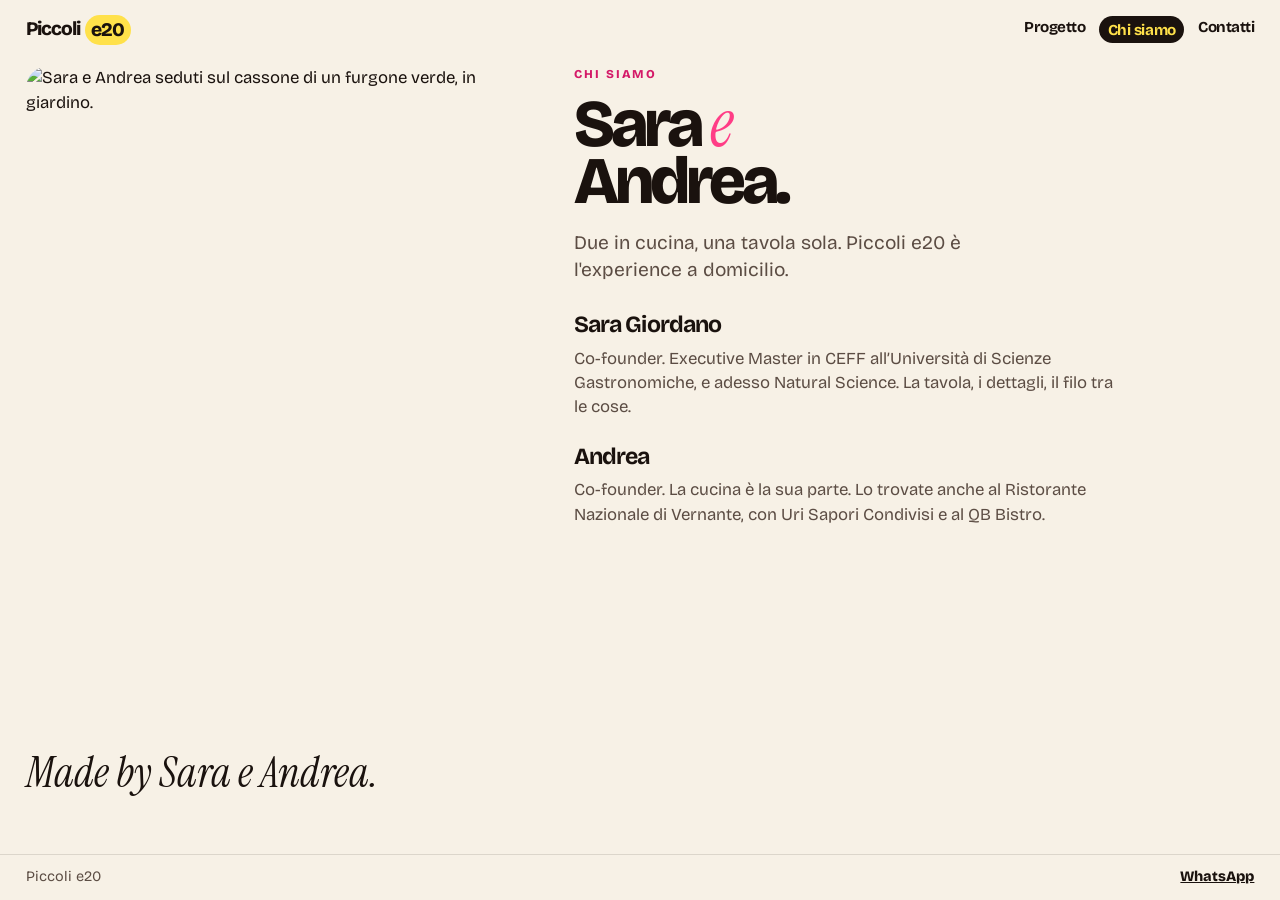
==== chi-siamo.html @ ae9e8630 "Add files via upload" ====
<!DOCTYPE html>
<html lang="it">
  <head>
    <meta charset="UTF-8" />
    <meta name="viewport" content="width=device-width, initial-scale=1" />
    <title>Chi siamo — Piccoli e20</title>
    <meta name="description" content="Sara Giordano e Andrea, co-founder di Piccoli e20. Chef a domicilio." />
    <meta name="theme-color" content="#f7f1e6" />
    <link rel="icon" href="data:image/svg+xml,%3Csvg xmlns='http://www.w3.org/2000/svg' viewBox='0 0 32 32'%3E%3Crect width='32' height='32' rx='7' fill='%231a120e'/%3E%3Ctext x='16' y='22' text-anchor='middle' font-size='13' font-family='Georgia' fill='%23ffe14a'%3Ee20%3C/text%3E%3C/svg%3E" />
    <link rel="preconnect" href="https://fonts.googleapis.com" />
    <link rel="preconnect" href="https://fonts.gstatic.com" crossorigin />
    <link href="https://fonts.googleapis.com/css2?family=Bricolage+Grotesque:opsz,wght@12..96,500;12..96,800&family=Instrument+Serif:ital@1&display=swap" rel="stylesheet" />
    <link rel="stylesheet" href="styles.css" />
  </head>
  <body>
    <a class="skip" href="#contenuto">Vai al contenuto</a>
    <header class="site-header">
      <a class="logo" href="index.html">Piccoli <span>e20</span></a>
      <nav class="nav" aria-label="Pagine">
        <a href="index.html">Progetto</a>
        <a href="chi-siamo.html" aria-current="page">Chi siamo</a>
        <a href="contatti.html">Contatti</a>
      </nav>
    </header>

    <main class="page people" id="contenuto">
      <div class="people-top">
        <figure class="people-photo">
          <img
            src="assets/festa.jpg"
            alt="Sara e Andrea seduti sul cassone di un furgone verde, in giardino."
            width="1600"
            height="2133"
          />
        </figure>
        <div class="people-copy">
          <p class="kicker">Chi siamo</p>
          <h1>Sara <em>e</em> Andrea.</h1>
          <p class="lead">Due in cucina, una tavola sola. Piccoli e20 è l'experience a domicilio.</p>
          <div class="duo">
            <article>
              <h2>Sara Giordano</h2>
              <p>
                Co-founder. Executive Master in CEFF all’Università di Scienze Gastronomiche,
                e adesso Natural Science. La tavola, i dettagli, il filo tra le cose.
              </p>
            </article>
            <article>
              <h2>Andrea</h2>
              <p>
                Co-founder. La cucina è la sua parte. Lo trovate anche al Ristorante Nazionale
                di Vernante, con Uri Sapori Condivisi e al QB Bistro.
              </p>
            </article>
          </div>
        </div>
      </div>
      <p class="sign">Made by Sara e Andrea.</p>
    </main>

    <footer class="site-footer">
      <p>Piccoli e20</p>
      <a data-wa href="https://wa.me/393407774806">WhatsApp</a>
    </footer>
    <script src="script.js"></script>
  </body>
</html>
---- styles.css ----
:root {
  --paper: #f7f1e6;
  --ink: #1a120e;
  --muted: #5c4d44;
  --pink: #ff3d86;
  --pink-deep: #d41a68;
  --yellow: #ffe14a;
  --green: #173326;
  --line: rgba(26, 18, 14, 0.12);
  color-scheme: light;
}

* { box-sizing: border-box; }
html { scroll-behavior: smooth; }
body {
  margin: 0;
  min-height: 100vh;
  background: var(--paper);
  color: var(--ink);
  font-family: "Bricolage Grotesque", "Avenir Next", "Segoe UI", sans-serif;
  font-size: 1.05rem;
  line-height: 1.45;
}
img { max-width: 100%; display: block; }
a { color: inherit; }
button, input, select, textarea { font: inherit; color: inherit; }
h1, h2, p { margin: 0; }
::selection { background: var(--yellow); color: var(--ink); }

.skip {
  position: absolute;
  left: 1rem;
  top: -4rem;
  background: var(--ink);
  color: var(--paper);
  padding: 0.55rem 0.75rem;
  z-index: 5;
}
.skip:focus { top: 0.6rem; }

.site-header {
  display: flex;
  align-items: center;
  justify-content: space-between;
  gap: 1rem;
  padding: 0.95rem 1.15rem;
  position: sticky;
  top: 0;
  z-index: 5;
  background: var(--paper);
}
.logo {
  text-decoration: none;
  font-weight: 800;
  letter-spacing: -0.05em;
  font-size: 1.2rem;
  white-space: nowrap;
}
.logo span {
  display: inline-block;
  margin-left: 0.15rem;
  padding: 0.02rem 0.38rem 0.08rem;
  background: var(--yellow);
  border-radius: 999px;
}
.nav {
  display: flex;
  flex-wrap: wrap;
  justify-content: flex-end;
  gap: 0.35rem 0.85rem;
}
@media (max-width: 640px) {
  .site-header { gap: 0.5rem; padding-inline: 0.85rem; }
  .logo { font-size: 1.05rem; }
  .nav { flex-wrap: nowrap; gap: 0.15rem 0.4rem; }
  .nav a { font-size: 0.84rem; }
}
.nav a {
  text-decoration: none;
  font-weight: 700;
  letter-spacing: -0.03em;
  font-size: 0.95rem;
}
.nav a[aria-current="page"] {
  background: var(--ink);
  color: var(--yellow);
  border-radius: 999px;
  padding: 0.15rem 0.55rem;
}
a:focus-visible, button:focus-visible, input:focus-visible, select:focus-visible, textarea:focus-visible {
  outline: 2px solid var(--pink);
  outline-offset: 3px;
}

.page {
  padding: 0.4rem 1.15rem 1.4rem;
}
.kicker {
  font-size: 0.75rem;
  font-weight: 800;
  letter-spacing: 0.16em;
  text-transform: uppercase;
  color: var(--pink-deep);
  margin-bottom: 0.7rem;
}
h1 {
  font-weight: 800;
  letter-spacing: -0.06em;
  line-height: 0.86;
  font-size: clamp(3.4rem, 12vw, 8.4rem);
  max-width: 11ch;
}
.home h1 {
  max-width: none;
  width: 100%;
  font-size: clamp(2.65rem, 9.2vw, 4.4rem);
  line-height: 0.88;
  letter-spacing: -0.065em;
  text-wrap: balance;
}
.home h1 br { display: none; }
h1 em {
  font-family: "Instrument Serif", Georgia, serif;
  font-style: italic;
  font-weight: 400;
  color: var(--pink);
}
.lead {
  margin-top: 1.15rem;
  max-width: 28rem;
  font-size: 1.2rem;
  color: var(--muted);
}
.story {
  margin-top: 1.35rem;
  display: grid;
  gap: 0.85rem;
  max-width: 40rem;
}
.story p {
  margin: 0;
  font-size: 1.18rem;
  color: var(--ink);
}
.story .lead {
  margin-top: 0;
  max-width: none;
  font-size: clamp(1.35rem, 2vw, 1.7rem);
  line-height: 1.35;
  color: var(--ink);
  font-weight: 500;
}
.story .punch {
  margin: 0;
  font-size: clamp(1.7rem, 3vw, 2.45rem);
  font-weight: 800;
  letter-spacing: -0.045em;
  line-height: 1.05;
  color: var(--ink);
}
.story .punch em {
  font-family: "Instrument Serif", Georgia, serif;
  font-style: italic;
  font-weight: 400;
  color: var(--pink);
}
.who {
  display: inline-block;
  padding: 0.02em 0.42em 0.08em;
  background: var(--yellow);
  border-radius: 999px;
  color: var(--ink);
  font-weight: 800;
  letter-spacing: -0.04em;
  line-height: 1.15;
}
.nope {
  position: relative;
  display: inline-block;
  color: var(--pink-deep);
  font-weight: 800;
  letter-spacing: -0.03em;
}
.nope::after {
  content: "";
  position: absolute;
  left: -0.08em;
  right: -0.08em;
  top: 54%;
  height: 0.13em;
  border-radius: 999px;
  background: var(--pink);
  transform: rotate(-7deg);
}
.story em {
  font-family: "Instrument Serif", Georgia, serif;
  font-style: italic;
  font-weight: 400;
  font-size: 1.18em;
  color: var(--pink);
  letter-spacing: 0;
}

.collab {
  margin-top: 2.4rem;
  padding: 1.4rem 1.15rem 1.5rem;
  border-radius: 1.6rem;
  background:
    radial-gradient(circle at 0% 0%, #fff6b0 0, transparent 42%),
    linear-gradient(145deg, #ffe56a 0%, #ffd0e4 55%, #ff5fa0 100%);
  color: #3a1022;
}
.collab .kicker { color: #9d184c; }
.collab h2 {
  font-size: clamp(2.7rem, 6.4vw, 5.1rem);
  line-height: 0.84;
  letter-spacing: -0.065em;
  font-weight: 800;
}
.collab h2 span {
  display: block;
}
.collab h2 .x {
  font-family: "Instrument Serif", Georgia, serif;
  font-style: italic;
  font-weight: 400;
  font-size: 0.55em;
  letter-spacing: 0;
}
.collab p {
  margin-top: 0.9rem;
  max-width: 22rem;
  font-size: 1.15rem;
}
.collab a {
  display: inline-block;
  margin-top: 1rem;
  font-weight: 800;
  letter-spacing: -0.03em;
  text-decoration: none;
  border-bottom: 2px solid currentColor;
}
.paths {
  display: grid;
  gap: 0.75rem;
  margin-top: 1.15rem;
}
.paths article {
  background: rgba(255, 250, 243, 0.86);
  color: var(--ink);
  border-radius: 1.15rem;
  padding: 0.95rem 1rem 1.05rem;
}
.paths .tag {
  margin: 0;
  font-size: 0.72rem;
  font-weight: 800;
  letter-spacing: 0.14em;
  text-transform: uppercase;
  color: var(--pink-deep);
}
.paths h3 {
  margin: 0.2rem 0 0.35rem;
  font-size: clamp(1.45rem, 2vw, 1.85rem);
  letter-spacing: -0.045em;
  line-height: 1;
}
.paths article p:last-child {
  margin: 0;
  max-width: none;
  font-size: 1.02rem;
  color: var(--muted);
}
.paths article h3 {
  display: inline-block;
}
.paths article:first-child h3 {
  background: var(--yellow);
  border-radius: 999px;
  padding: 0.12em 0.45em 0.16em;
}
.paths article:last-child h3 {
  border: 2px solid var(--ink);
  border-radius: 999px;
  padding: 0.08em 0.42em 0.1em;
}
.collab-layout { display: grid; gap: 0.4rem; }

.btn {
  display: inline-flex;
  align-items: center;
  justify-content: center;
  min-height: 2.9rem;
  margin-top: 1.4rem;
  padding: 0.65rem 1.15rem;
  border: 0;
  border-radius: 999px;
  background: var(--pink);
  color: #fff8f6;
  text-decoration: none;
  font-weight: 800;
  letter-spacing: -0.03em;
  cursor: pointer;
}
.btn:hover { background: var(--pink-deep); }
.btn-block { width: 100%; margin-top: 0.3rem; }

.people h1 {
  max-width: 8ch;
  font-size: clamp(3.1rem, 5.2vw, 5.1rem);
}
.people .lead { max-width: 28rem; }
.people-photo {
  margin: 1.3rem 0 0;
}
.people-photo img {
  width: 100%;
  height: min(68vh, 640px);
  object-fit: cover;
  object-position: center 18%;
  border-radius: 1.4rem 1.4rem 4.8rem 1.4rem;
}
.duo {
  display: grid;
  gap: 1.15rem;
  margin-top: 1.35rem;
}
.duo article h2 {
  font-size: 1.45rem;
  letter-spacing: -0.04em;
  margin-bottom: 0.3rem;
}
.duo p { color: var(--muted); max-width: 34rem; }
.sign {
  margin-top: 1.8rem;
  font-family: "Instrument Serif", Georgia, serif;
  font-style: italic;
  font-size: clamp(1.8rem, 4vw, 2.6rem);
}

body:has(.contact-page) {
  min-height: 100dvh;
  display: flex;
  flex-direction: column;
}
.contact-page {
  flex: 1;
  display: flex;
  flex-direction: column;
  justify-content: safe center;
  padding-top: 0.35rem;
  padding-bottom: 0.35rem;
}
.contact {
  margin-top: 0;
  padding: 1.5rem 1.15rem 2rem;
  border-radius: 1.7rem;
  background: var(--green);
  color: #f6f1e7;
}
.contact .kicker { color: var(--yellow); }
.contact h1 {
  color: #fffaf3;
  font-size: clamp(2.8rem, 9vw, 5.6rem);
  max-width: 12ch;
}
.contact .lead { color: rgba(246, 241, 231, 0.78); }
.contact-meta {
  list-style: none;
  padding: 0;
  margin: 1.3rem 0 0;
  display: grid;
  gap: 0.85rem;
}
.contact-meta li { display: grid; gap: 0.12rem; }
.contact-meta span {
  font-size: 0.72rem;
  font-weight: 800;
  letter-spacing: 0.14em;
  text-transform: uppercase;
  color: var(--yellow);
}
.contact-meta a { font-weight: 800; }

.card {
  margin-top: 1.4rem;
  background: var(--paper);
  color: var(--ink);
  border-radius: 1.3rem;
  padding: 1rem;
  display: grid;
  gap: 0.75rem;
}
.card label {
  display: grid;
  gap: 0.35rem;
  font-size: 0.78rem;
  font-weight: 800;
  letter-spacing: 0.06em;
  text-transform: uppercase;
}
.card input, .card select, .card textarea {
  width: 100%;
  border: 1px solid var(--line);
  background: #fffaf3;
  border-radius: 0.8rem;
  padding: 0.75rem 0.8rem;
  font-size: 1rem;
  font-weight: 500;
  letter-spacing: 0;
  text-transform: none;
}
.card textarea { resize: vertical; }
.pair { display: grid; gap: 0.75rem; }
.form-note { margin: 0; color: var(--muted); font-size: 0.88rem; }

.site-footer {
  position: fixed;
  left: 0;
  right: 0;
  bottom: 0;
  z-index: 6;
  display: flex;
  justify-content: space-between;
  align-items: center;
  gap: 1rem;
  padding: 0.75rem 1.15rem calc(0.75rem + env(safe-area-inset-bottom));
  background: var(--paper);
  border-top: 1px solid var(--line);
  color: var(--muted);
  font-size: 0.9rem;
}
.site-footer a { font-weight: 800; color: var(--ink); }
body { padding-bottom: 3.6rem; }

@media (min-width: 720px) {
  .page { padding-inline: 1.6rem; }
  .site-header, .site-footer, .contact { padding-inline: 1.6rem; }
  .pair { grid-template-columns: 1fr 1fr; }
  .people .duo { grid-template-columns: 1fr; }
  .people-top {
    display: grid;
    grid-template-columns: 0.86fr 1.14fr;
    gap: 2.2rem;
    align-items: start;
  }
  .people-photo { margin: 0; }
  .people-photo img {
    width: 100%;
    height: min(72vh, 680px);
    object-fit: cover;
    object-position: center 18%;
  }
  .people .duo { margin-top: 1.5rem; gap: 1.25rem; }
  .collab { padding: 2rem 1.8rem 2.1rem; }
  .paths { grid-template-columns: 1fr 1fr; gap: 0.9rem; }
  .contact {
    display: grid;
    grid-template-columns: 0.85fr 1.15fr;
    gap: 2rem;
    align-items: start;
    border-radius: 1.8rem;
    margin: 0 1.6rem;
    padding: 2rem 1.6rem;
  }
  .card { margin-top: 0; }
}

@media (min-width: 1040px) {
  .home h1 {
    font-size: calc((100vw - 3.6rem) / 15.6);
    text-wrap: wrap;
  }
  .home h1 br { display: inline; }
  .collab-layout {
    grid-template-columns: 1.05fr 0.95fr;
    gap: 1.4rem 2rem;
    align-items: center;
  }
  .collab h2 { font-size: clamp(2.5rem, 4vw, 4.15rem); }
  .collab .paths {
    grid-template-columns: 1fr;
    margin-top: 0;
  }
  .story {
    max-width: none;
    grid-template-columns: 1.15fr 0.85fr;
    gap: 0.85rem 2.4rem;
    align-items: start;
  }
  .story .lead,
  .story .punch { grid-column: 1 / -1; }
  .story .lead { max-width: 52rem; }
}

@media (prefers-reduced-motion: reduce) {
  html { scroll-behavior: auto; }
}
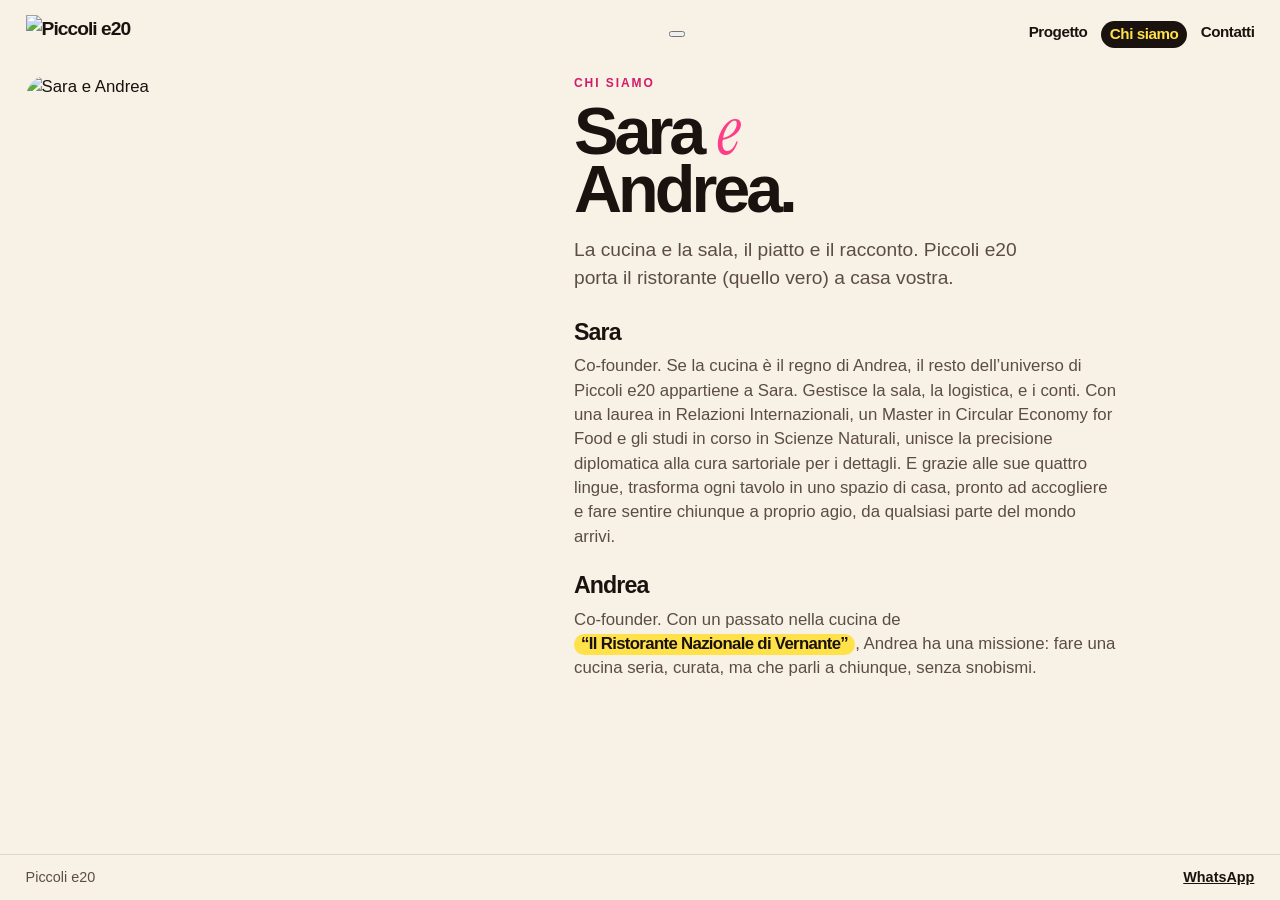
==== commit bc521083: "Update chi-siamo.html" ====
--- a/chi-siamo.html
+++ b/chi-siamo.html
@@ -5,18 +5,21 @@
     <meta name="viewport" content="width=device-width, initial-scale=1" />
     <title>Chi siamo — Piccoli e20</title>
     <meta name="description" content="Sara Giordano e Andrea, co-founder di Piccoli e20. Chef a domicilio." />
-    <meta name="theme-color" content="#f7f1e6" />
-    <link rel="icon" href="data:image/svg+xml,%3Csvg xmlns='http://www.w3.org/2000/svg' viewBox='0 0 32 32'%3E%3Crect width='32' height='32' rx='7' fill='%231a120e'/%3E%3Ctext x='16' y='22' text-anchor='middle' font-size='13' font-family='Georgia' fill='%23ffe14a'%3Ee20%3C/text%3E%3C/svg%3E" />
+    <meta name="theme-color" content="#eadbc8" />
+    <link rel="icon" href="data:image/svg+xml,%3Csvg xmlns='http://www.w3.org/2000/svg' viewBox='0 0 32 32'%3E%3Crect width='32' height='32' rx='7' fill='%236E473B'/%3E%3Ctext x='16' y='22' text-anchor='middle' font-size='13' font-family='Georgia' fill='%23C8372D'%3Ee20%3C/text%3E%3C/svg%3E" />
     <link rel="preconnect" href="https://fonts.googleapis.com" />
     <link rel="preconnect" href="https://fonts.gstatic.com" crossorigin />
-    <link href="https://fonts.googleapis.com/css2?family=Bricolage+Grotesque:opsz,wght@12..96,500;12..96,800&family=Instrument+Serif:ital@1&display=swap" rel="stylesheet" />
+    <link href="https://fonts.googleapis.com/css2?family=Instrument+Serif:ital@1&family=Poppins:wght@400;500;700;900&display=swap" rel="stylesheet" />
     <link rel="stylesheet" href="styles.css" />
   </head>
   <body>
     <a class="skip" href="#contenuto">Vai al contenuto</a>
     <header class="site-header">
-      <a class="logo" href="index.html">Piccoli <span>e20</span></a>
-      <nav class="nav" aria-label="Pagine">
+      <a class="logo" href="index.html"><img src="assets/logo.png" alt="Piccoli e20" width="300" height="38" /></a>
+      <button class="nav-toggle" type="button" aria-expanded="false" aria-controls="menu-pagine" aria-label="Apri il menu">
+        <span class="nav-toggle-icon" aria-hidden="true"></span>
+      </button>
+      <nav class="nav" id="menu-pagine" aria-label="Pagine">
         <a href="index.html">Progetto</a>
         <a href="chi-siamo.html" aria-current="page">Chi siamo</a>
         <a href="contatti.html">Contatti</a>
@@ -27,35 +30,37 @@
       <div class="people-top">
         <figure class="people-photo">
           <img
-            src="assets/festa.jpg"
-            alt="Sara e Andrea seduti sul cassone di un furgone verde, in giardino."
-            width="1600"
-            height="2133"
+            src="assets/PHOTO-2026-07-15-19-28-56.JPG"
+            alt="Sara e Andrea"
+            width="843"
+            height="1264"
           />
         </figure>
         <div class="people-copy">
           <p class="kicker">Chi siamo</p>
           <h1>Sara <em>e</em> Andrea.</h1>
-          <p class="lead">Due in cucina, una tavola sola. Piccoli e20 è l'experience a domicilio.</p>
+          <p class="lead">La cucina e la sala, il piatto e il racconto. Piccoli e20 porta il ristorante (quello vero) a casa vostra.</p>
           <div class="duo">
             <article>
-              <h2>Sara Giordano</h2>
+              <h2>Sara</h2>
               <p>
-                Co-founder. Executive Master in CEFF all’Università di Scienze Gastronomiche,
-                e adesso Natural Science. La tavola, i dettagli, il filo tra le cose.
+                Co-founder. Se la cucina è il regno di Andrea, il resto dell’universo di Piccoli e20 appartiene a Sara. Gestisce
+                la sala, la logistica, e i conti. Con una laurea in Relazioni Internazionali, un Master in Circular Economy for
+                Food e gli studi in corso in Scienze Naturali, unisce la precisione diplomatica alla cura sartoriale per i dettagli.
+                E grazie alle sue quattro lingue, trasforma ogni tavolo in uno spazio di casa, pronto ad accogliere e fare sentire
+                chiunque a proprio agio, da qualsiasi parte del mondo arrivi.
               </p>
             </article>
             <article>
               <h2>Andrea</h2>
               <p>
-                Co-founder. La cucina è la sua parte. Lo trovate anche al Ristorante Nazionale
-                di Vernante, con Uri Sapori Condivisi e al QB Bistro.
+                Co-founder. Con un passato nella cucina de <span class="who">“Il Ristorante Nazionale di Vernante”</span>,
+                Andrea ha una missione: fare una cucina seria, curata, ma che parli a chiunque, senza snobismi.
               </p>
             </article>
           </div>
         </div>
       </div>
-      <p class="sign">Made by Sara e Andrea.</p>
     </main>
 
     <footer class="site-footer">
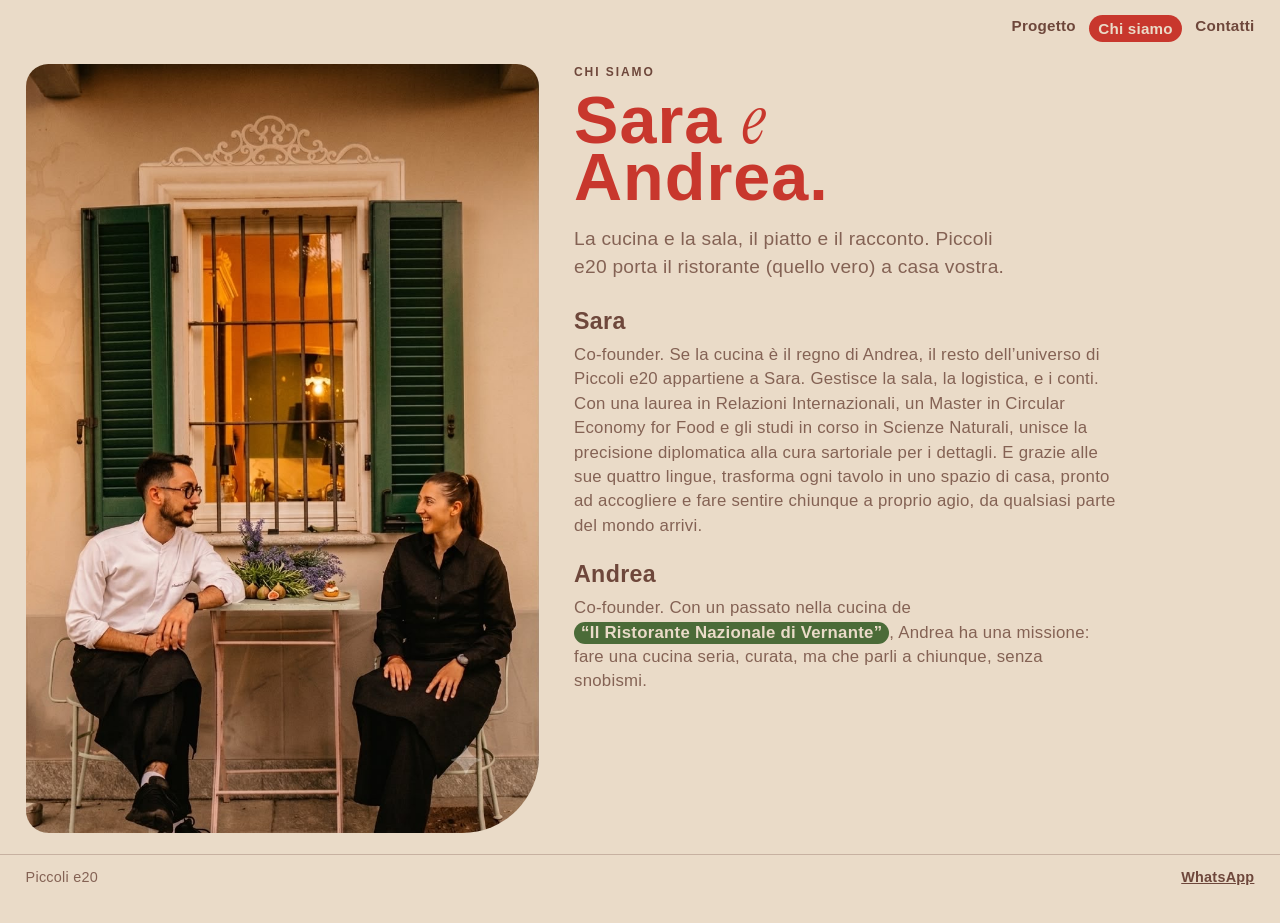
==== commit 44de1013: "Update chi-siamo.html" ====
--- a/chi-siamo.html
+++ b/chi-siamo.html
@@ -15,7 +15,7 @@
   <body>
     <a class="skip" href="#contenuto">Vai al contenuto</a>
     <header class="site-header">
-      <a class="logo" href="index.html"><img src="assets/logo.png" alt="Piccoli e20" width="300" height="38" /></a>
+      <a class="logo" href="index.html" aria-label="Piccoli e20"></a>
       <button class="nav-toggle" type="button" aria-expanded="false" aria-controls="menu-pagine" aria-label="Apri il menu">
         <span class="nav-toggle-icon" aria-hidden="true"></span>
       </button>
--- a/styles.css
+++ b/styles.css
@@ -1,12 +1,29 @@
+/*
+  Palette precedente (palette 6), per tornare indietro:
+  --rosa: #febbdf; --giallo: #fff4be; --burgundi: #44000f; --arancio: #fe5a37;
+  --paper: #fff6eb; --ink: burgundi; --bordeaux: burgundi;
+  Pannelli scuri: burgundi. Titoli su scuro: arancio. Resto su scuro: rosa.
+  Bottoni e nav attiva: arancio con testo burgundi.
+*/
 :root {
-  --paper: #f7f1e6;
-  --ink: #1a120e;
-  --muted: #5c4d44;
-  --pink: #ff3d86;
-  --pink-deep: #d41a68;
-  --yellow: #ffe14a;
-  --green: #173326;
-  --line: rgba(26, 18, 14, 0.12);
+  --rosso: #c8372d;
+  --verde: #4b6b38;
+  --rosa: #e2a3a8;
+  --beige: #eadbc8;
+  --marrone: #6e473b;
+  --grigio: #8c959a;
+  --giallo: var(--beige);
+  --arancio: var(--rosso);
+  --burgundi: var(--marrone);
+  --bordeaux: var(--marrone);
+  --paper: var(--beige);
+  --ink: var(--marrone);
+  --muted: color-mix(in srgb, var(--marrone) 82%, var(--beige));
+  --pink: var(--marrone);
+  --pink-deep: var(--marrone);
+  --yellow: var(--beige);
+  --green: var(--verde);
+  --line: rgba(110, 71, 59, 0.28);
   color-scheme: light;
 }
 
@@ -17,15 +34,17 @@
   min-height: 100vh;
   background: var(--paper);
   color: var(--ink);
-  font-family: "Bricolage Grotesque", "Avenir Next", "Segoe UI", sans-serif;
+  font-family: Poppins, "Avenir Next", "Segoe UI", sans-serif;
+  font-weight: 400;
   font-size: 1.05rem;
   line-height: 1.45;
+  letter-spacing: 0.015em;
 }
 img { max-width: 100%; display: block; }
 a { color: inherit; }
 button, input, select, textarea { font: inherit; color: inherit; }
 h1, h2, p { margin: 0; }
-::selection { background: var(--yellow); color: var(--ink); }
+::selection { background: var(--rosa); color: var(--marrone); }
 
 .skip {
   position: absolute;
@@ -50,62 +69,100 @@
   background: var(--paper);
 }
 .logo {
+  display: flex;
+  align-items: center;
   text-decoration: none;
-  font-weight: 800;
-  letter-spacing: -0.05em;
-  font-size: 1.2rem;
-  white-space: nowrap;
-}
-.logo span {
-  display: inline-block;
-  margin-left: 0.15rem;
-  padding: 0.02rem 0.38rem 0.08rem;
-  background: var(--yellow);
-  border-radius: 999px;
+  flex: 0 0 auto;
+}
+.logo img {
+  display: block;
+  height: 30px;
+  width: auto;
 }
 .nav {
   display: flex;
-  flex-wrap: wrap;
+  flex-wrap: nowrap;
   justify-content: flex-end;
   gap: 0.35rem 0.85rem;
 }
-@media (max-width: 640px) {
-  .site-header { gap: 0.5rem; padding-inline: 0.85rem; }
-  .logo { font-size: 1.05rem; }
-  .nav { flex-wrap: nowrap; gap: 0.15rem 0.4rem; }
-  .nav a { font-size: 0.84rem; }
-}
 .nav a {
   text-decoration: none;
   font-weight: 700;
-  letter-spacing: -0.03em;
   font-size: 0.95rem;
+  white-space: nowrap;
+  flex: none;
 }
 .nav a[aria-current="page"] {
-  background: var(--ink);
-  color: var(--yellow);
+  background: var(--rosso);
+  color: var(--beige);
   border-radius: 999px;
   padding: 0.15rem 0.55rem;
 }
+.nav-toggle {
+  display: none;
+  align-items: center;
+  justify-content: center;
+  width: 2.6rem;
+  height: 2.6rem;
+  margin: 0;
+  padding: 0;
+  border: 0;
+  background: transparent;
+  color: var(--marrone);
+  cursor: pointer;
+}
+.nav-toggle-icon {
+  position: relative;
+  width: 1.05rem;
+  height: 0.75rem;
+  flex: none;
+}
+.nav-toggle-icon::before,
+.nav-toggle-icon::after {
+  content: "";
+  position: absolute;
+  left: 0;
+  right: 0;
+  height: 2px;
+  border-radius: 1px;
+  background: currentColor;
+}
+.nav-toggle-icon::before { top: 0; box-shadow: 0 0.32rem 0 currentColor; }
+.nav-toggle-icon::after { bottom: 0; }
+.site-header.is-open .nav-toggle-icon::before,
+.site-header.is-open .nav-toggle-icon::after {
+  top: 50%;
+  bottom: auto;
+  box-shadow: none;
+}
+.site-header.is-open .nav-toggle-icon::before { transform: translateY(-50%) rotate(45deg); }
+.site-header.is-open .nav-toggle-icon::after { transform: translateY(-50%) rotate(-45deg); }
 a:focus-visible, button:focus-visible, input:focus-visible, select:focus-visible, textarea:focus-visible {
-  outline: 2px solid var(--pink);
+  outline: 2px solid var(--arancio);
   outline-offset: 3px;
 }
 
 .page {
-  padding: 0.4rem 1.15rem 1.4rem;
+  padding: 0.4rem clamp(0.9rem, 2.8vw, 1.15rem) 1.4rem;
 }
 .kicker {
   font-size: 0.75rem;
-  font-weight: 800;
+  font-weight: 700;
   letter-spacing: 0.16em;
   text-transform: uppercase;
   color: var(--pink-deep);
   margin-bottom: 0.7rem;
 }
+h1, .collab h2 {
+  font-weight: 900;
+}
+h2, h3, .story .punch {
+  font-weight: 700;
+}
+h1, h2, h3, .story .punch, .btn, .nav a, .nav-toggle, .who, .nope, .collab a {
+  letter-spacing: 0.015em;
+}
 h1 {
-  font-weight: 800;
-  letter-spacing: -0.06em;
   line-height: 0.86;
   font-size: clamp(3.4rem, 12vw, 8.4rem);
   max-width: 11ch;
@@ -113,16 +170,18 @@
 .home h1 {
   max-width: none;
   width: 100%;
-  font-size: clamp(2.65rem, 9.2vw, 4.4rem);
-  line-height: 0.88;
-  letter-spacing: -0.065em;
+  font-size: clamp(2rem, 8.4vw, 4.4rem);
+  line-height: 0.9;
   text-wrap: balance;
+  color: var(--rosso);
 }
 .home h1 br { display: none; }
+.home h1 em { color: var(--rosa); letter-spacing: -0.065em; }
 h1 em {
   font-family: "Instrument Serif", Georgia, serif;
   font-style: italic;
   font-weight: 400;
+  letter-spacing: -0.06em;
   color: var(--pink);
 }
 .lead {
@@ -152,9 +211,8 @@
 }
 .story .punch {
   margin: 0;
-  font-size: clamp(1.7rem, 3vw, 2.45rem);
-  font-weight: 800;
-  letter-spacing: -0.045em;
+  font-size: clamp(1.45rem, 3vw, 2.45rem);
+  font-weight: 700;
   line-height: 1.05;
   color: var(--ink);
 }
@@ -162,24 +220,26 @@
   font-family: "Instrument Serif", Georgia, serif;
   font-style: italic;
   font-weight: 400;
+  letter-spacing: -0.045em;
   color: var(--pink);
 }
 .who {
   display: inline-block;
+  max-width: 100%;
   padding: 0.02em 0.42em 0.08em;
-  background: var(--yellow);
+  background: var(--verde);
   border-radius: 999px;
-  color: var(--ink);
-  font-weight: 800;
-  letter-spacing: -0.04em;
-  line-height: 1.15;
-}
+  color: var(--beige);
+  font-weight: 700;
+  line-height: 1.2;
+  text-wrap: balance;
+}
+.lead .who:last-of-type { background: var(--rosa); color: var(--marrone); }
 .nope {
   position: relative;
   display: inline-block;
   color: var(--pink-deep);
-  font-weight: 800;
-  letter-spacing: -0.03em;
+  font-weight: 700;
 }
 .nope::after {
   content: "";
@@ -189,7 +249,7 @@
   top: 54%;
   height: 0.13em;
   border-radius: 999px;
-  background: var(--pink);
+  background: var(--arancio);
   transform: rotate(-7deg);
 }
 .story em {
@@ -205,17 +265,19 @@
   margin-top: 2.4rem;
   padding: 1.4rem 1.15rem 1.5rem;
   border-radius: 1.6rem;
-  background:
-    radial-gradient(circle at 0% 0%, #fff6b0 0, transparent 42%),
-    linear-gradient(145deg, #ffe56a 0%, #ffd0e4 55%, #ff5fa0 100%);
-  color: #3a1022;
-}
-.collab .kicker { color: #9d184c; }
+  background: var(--rosa);
+  color: var(--marrone);
+}
+.collab .kicker,
+.collab p,
+.collab a { color: var(--marrone); }
+.collab h2 { color: var(--rosso); }
+.collab h2 .x { color: var(--marrone); }
 .collab h2 {
-  font-size: clamp(2.7rem, 6.4vw, 5.1rem);
-  line-height: 0.84;
-  letter-spacing: -0.065em;
-  font-weight: 800;
+  font-size: clamp(2.05rem, 14cqw, 5.1rem);
+  line-height: 0.86;
+  font-weight: 900;
+  max-width: 100%;
 }
 .collab h2 span {
   display: block;
@@ -226,17 +288,17 @@
   font-weight: 400;
   font-size: 0.55em;
   letter-spacing: 0;
+  margin-top: 0.22em;
 }
 .collab p {
   margin-top: 0.9rem;
-  max-width: 22rem;
-  font-size: 1.15rem;
+  max-width: none;
+  font-size: 1.05rem;
 }
 .collab a {
   display: inline-block;
   margin-top: 1rem;
-  font-weight: 800;
-  letter-spacing: -0.03em;
+  font-weight: 700;
   text-decoration: none;
   border-bottom: 2px solid currentColor;
 }
@@ -246,15 +308,15 @@
   margin-top: 1.15rem;
 }
 .paths article {
-  background: rgba(255, 250, 243, 0.86);
-  color: var(--ink);
+  background: var(--paper);
+  color: var(--bordeaux);
   border-radius: 1.15rem;
   padding: 0.95rem 1rem 1.05rem;
 }
 .paths .tag {
   margin: 0;
   font-size: 0.72rem;
-  font-weight: 800;
+  font-weight: 700;
   letter-spacing: 0.14em;
   text-transform: uppercase;
   color: var(--pink-deep);
@@ -262,8 +324,9 @@
 .paths h3 {
   margin: 0.2rem 0 0.35rem;
   font-size: clamp(1.45rem, 2vw, 1.85rem);
-  letter-spacing: -0.045em;
-  line-height: 1;
+  line-height: 1.12;
+  max-width: 100%;
+  text-wrap: balance;
 }
 .paths article p:last-child {
   margin: 0;
@@ -275,16 +338,20 @@
   display: inline-block;
 }
 .paths article:first-child h3 {
-  background: var(--yellow);
+  background: var(--verde);
+  color: var(--beige);
   border-radius: 999px;
   padding: 0.12em 0.45em 0.16em;
 }
 .paths article:last-child h3 {
-  border: 2px solid var(--ink);
+  background: var(--rosa);
+  color: var(--marrone);
   border-radius: 999px;
-  padding: 0.08em 0.42em 0.1em;
+  padding: 0.12em 0.45em 0.16em;
 }
 .collab-layout { display: grid; gap: 0.4rem; }
+.collab-layout > * { min-width: 0; }
+.collab-layout > div:first-child { container-type: inline-size; }
 
 .btn {
   display: inline-flex;
@@ -295,29 +362,29 @@
   padding: 0.65rem 1.15rem;
   border: 0;
   border-radius: 999px;
-  background: var(--pink);
-  color: #fff8f6;
+  background: var(--rosso);
+  color: var(--beige);
   text-decoration: none;
-  font-weight: 800;
-  letter-spacing: -0.03em;
+  font-weight: 700;
   cursor: pointer;
 }
-.btn:hover { background: var(--pink-deep); }
+.btn:hover { background: var(--marrone); color: var(--beige); }
 .btn-block { width: 100%; margin-top: 0.3rem; }
 
 .people h1 {
   max-width: 8ch;
-  font-size: clamp(3.1rem, 5.2vw, 5.1rem);
-}
+  font-size: clamp(2.55rem, 5.2vw, 5.1rem);
+  color: var(--arancio);
+}
+.people h1 em { color: var(--arancio); }
 .people .lead { max-width: 28rem; }
 .people-photo {
   margin: 1.3rem 0 0;
 }
 .people-photo img {
   width: 100%;
-  height: min(68vh, 640px);
-  object-fit: cover;
-  object-position: center 18%;
+  height: auto;
+  object-fit: contain;
   border-radius: 1.4rem 1.4rem 4.8rem 1.4rem;
 }
 .duo {
@@ -327,15 +394,15 @@
 }
 .duo article h2 {
   font-size: 1.45rem;
-  letter-spacing: -0.04em;
   margin-bottom: 0.3rem;
 }
 .duo p { color: var(--muted); max-width: 34rem; }
 .sign {
-  margin-top: 1.8rem;
+  margin: 2.4rem 0 0;
   font-family: "Instrument Serif", Georgia, serif;
   font-style: italic;
   font-size: clamp(1.8rem, 4vw, 2.6rem);
+  letter-spacing: 0;
 }
 
 body:has(.contact-page) {
@@ -355,16 +422,23 @@
   margin-top: 0;
   padding: 1.5rem 1.15rem 2rem;
   border-radius: 1.7rem;
-  background: var(--green);
-  color: #f6f1e7;
-}
-.contact .kicker { color: var(--yellow); }
+  background: var(--bordeaux);
+  color: var(--rosa);
+}
+.contact .kicker,
+.contact .lead,
+.contact-meta span,
+.contact-meta a { color: var(--beige); }
+.contact > div:first-child {
+  container-type: inline-size;
+  min-width: 0;
+}
 .contact h1 {
-  color: #fffaf3;
-  font-size: clamp(2.8rem, 9vw, 5.6rem);
+  color: var(--beige);
+  font-size: clamp(2.35rem, min(11.5vw, 17cqw), 5.6rem);
   max-width: 12ch;
 }
-.contact .lead { color: rgba(246, 241, 231, 0.78); }
+.contact .lead { color: var(--beige); }
 .contact-meta {
   list-style: none;
   padding: 0;
@@ -375,12 +449,12 @@
 .contact-meta li { display: grid; gap: 0.12rem; }
 .contact-meta span {
   font-size: 0.72rem;
-  font-weight: 800;
+  font-weight: 700;
   letter-spacing: 0.14em;
   text-transform: uppercase;
-  color: var(--yellow);
-}
-.contact-meta a { font-weight: 800; }
+  color: var(--beige);
+}
+.contact-meta a { font-weight: 700; color: var(--rosa); }
 
 .card {
   margin-top: 1.4rem;
@@ -395,14 +469,16 @@
   display: grid;
   gap: 0.35rem;
   font-size: 0.78rem;
-  font-weight: 800;
+  font-weight: 700;
   letter-spacing: 0.06em;
   text-transform: uppercase;
 }
 .card input, .card select, .card textarea {
   width: 100%;
-  border: 1px solid var(--line);
-  background: #fffaf3;
+  min-width: 0;
+  max-width: 100%;
+  border: 1.5px solid var(--marrone);
+  background: var(--beige);
   border-radius: 0.8rem;
   padding: 0.75rem 0.8rem;
   font-size: 1rem;
@@ -410,9 +486,34 @@
   letter-spacing: 0;
   text-transform: none;
 }
+.card input,
+.card select {
+  height: 3.15rem;
+}
 .card textarea { resize: vertical; }
 .pair { display: grid; gap: 0.75rem; }
+.pair > * { min-width: 0; }
 .form-note { margin: 0; color: var(--muted); font-size: 0.88rem; }
+.date-field { display: grid; gap: 0.45rem; align-content: start; }
+.card label.check {
+  display: flex;
+  flex-direction: row;
+  align-items: flex-start;
+  min-width: 0;
+  gap: 0.5rem;
+  font-size: 0.95rem;
+  font-weight: 500;
+  letter-spacing: 0.01em;
+  text-transform: none;
+  color: var(--marrone);
+}
+.card label.check input {
+  width: 1.1rem;
+  height: 1.1rem;
+  margin: 0.15rem 0 0;
+  flex: none;
+  accent-color: var(--rosso);
+}
 
 .site-footer {
   position: fixed;
@@ -430,69 +531,142 @@
   color: var(--muted);
   font-size: 0.9rem;
 }
-.site-footer a { font-weight: 800; color: var(--ink); }
-body { padding-bottom: 3.6rem; }
+.site-footer a { font-weight: 700; color: var(--ink); }
+body { padding-bottom: calc(4.2rem + env(safe-area-inset-bottom)); }
+
+@media (max-width: 519px) {
+  .collab { padding: 1.15rem 0.95rem 1.25rem; border-radius: 1.25rem; }
+  .contact { padding: 1.25rem 0.95rem 1.5rem; border-radius: 1.3rem; }
+  .paths article { padding: 0.85rem 0.85rem 0.95rem; }
+}
+
+@media (max-width: 719px) {
+  .site-header {
+    flex-wrap: nowrap;
+    padding: 0.7rem 0.9rem;
+  }
+  .logo img { height: 26px; }
+  .nav-toggle { display: inline-flex; }
+  .nav {
+    display: none;
+    position: absolute;
+    top: calc(100% - 0.15rem);
+    right: 0.9rem;
+    left: auto;
+    min-width: 12.5rem;
+    flex-direction: column;
+    align-items: stretch;
+    gap: 0.15rem;
+    padding: 0.4rem;
+    background: var(--beige);
+    border: 1.5px solid var(--marrone);
+    border-radius: 1rem;
+    box-shadow: 0 0.7rem 1.6rem rgba(110, 71, 59, 0.14);
+  }
+  .site-header.is-open .nav { display: flex; }
+  .nav a,
+  .nav a[aria-current="page"] {
+    font-size: 1.05rem;
+    padding: 0.55rem 0.8rem;
+    border-radius: 999px;
+  }
+}
+
+@media (max-width: 1039px) {
+  .paths article { container-type: inline-size; }
+  .paths h3 { font-size: clamp(0.94rem, 6.4cqw, 1.45rem); }
+}
 
 @media (min-width: 720px) {
   .page { padding-inline: 1.6rem; }
   .site-header, .site-footer, .contact { padding-inline: 1.6rem; }
-  .pair { grid-template-columns: 1fr 1fr; }
+  .pair {
+    grid-template-columns: minmax(0, 1fr) minmax(0, 1fr);
+    align-items: start;
+  }
   .people .duo { grid-template-columns: 1fr; }
   .people-top {
     display: grid;
     grid-template-columns: 0.86fr 1.14fr;
     gap: 2.2rem;
-    align-items: start;
+    align-items: stretch;
+  }
+  .people-copy {
+    display: flex;
+    flex-direction: column;
+  }
+  .people .sign {
+    margin-top: auto;
+    padding-top: 2.6rem;
   }
   .people-photo { margin: 0; }
   .people-photo img {
     width: 100%;
-    height: min(72vh, 680px);
-    object-fit: cover;
-    object-position: center 18%;
+    height: auto;
+    object-fit: contain;
   }
   .people .duo { margin-top: 1.5rem; gap: 1.25rem; }
   .collab { padding: 2rem 1.8rem 2.1rem; }
-  .paths { grid-template-columns: 1fr 1fr; gap: 0.9rem; }
+  .collab-layout {
+    grid-template-columns: minmax(0, 1fr) minmax(0, 1fr);
+    gap: 1.25rem 1.6rem;
+    align-items: center;
+  }
+  .collab h2 { font-size: clamp(2.05rem, 3.4vw, 3.4rem); }
+  .collab .paths { margin-top: 0; }
   .contact {
-    display: grid;
-    grid-template-columns: 0.85fr 1.15fr;
-    gap: 2rem;
-    align-items: start;
     border-radius: 1.8rem;
     margin: 0 1.6rem;
     padding: 2rem 1.6rem;
   }
+}
+
+@media (min-width: 880px) {
+  .contact {
+    display: grid;
+    grid-template-columns: minmax(0, 0.85fr) minmax(0, 1.15fr);
+    gap: clamp(1.4rem, 3vw, 2rem);
+    align-items: start;
+  }
   .card { margin-top: 0; }
+}
+
+@media (max-height: 520px) and (min-width: 700px) {
+  .contact-page { justify-content: flex-start; }
+  .contact { padding-block: 1.15rem; }
 }
 
 @media (min-width: 1040px) {
   .home h1 {
     font-size: calc((100vw - 3.6rem) / 15.6);
+    line-height: 0.88;
     text-wrap: wrap;
   }
   .home h1 br { display: inline; }
   .collab-layout {
     grid-template-columns: 1.05fr 0.95fr;
     gap: 1.4rem 2rem;
-    align-items: center;
   }
   .collab h2 { font-size: clamp(2.5rem, 4vw, 4.15rem); }
-  .collab .paths {
-    grid-template-columns: 1fr;
-    margin-top: 0;
-  }
   .story {
     max-width: none;
-    grid-template-columns: 1.15fr 0.85fr;
-    gap: 0.85rem 2.4rem;
-    align-items: start;
+    grid-template-columns: 1fr;
+    gap: 0.85rem;
   }
   .story .lead,
-  .story .punch { grid-column: 1 / -1; }
-  .story .lead { max-width: 52rem; }
+  .story .punch,
+  .story p { grid-column: 1 / -1; }
+  .story .punch,
+  .story p { max-width: 48rem; }
+  .story .lead {
+    max-width: none;
+    white-space: nowrap;
+    font-size: clamp(1.15rem, 1.55vw, 1.6rem);
+  }
 }
 
 @media (prefers-reduced-motion: reduce) {
   html { scroll-behavior: auto; }
-}
+  .nav-toggle-icon::before,
+  .nav-toggle-icon::after { transition: none; }
+}
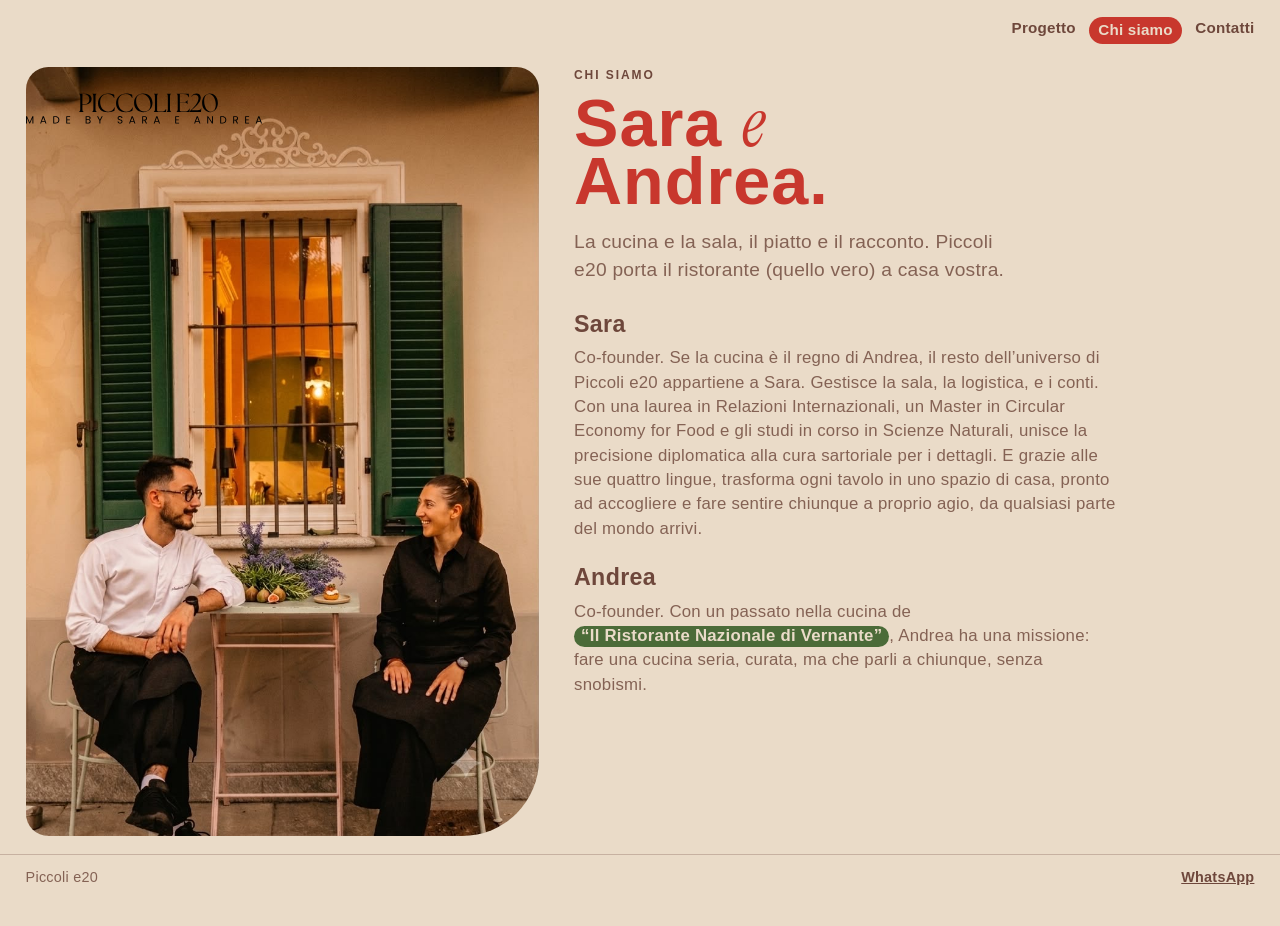
==== commit d41d1645: "Update chi-siamo.html" ====
--- a/chi-siamo.html
+++ b/chi-siamo.html
@@ -15,7 +15,7 @@
   <body>
     <a class="skip" href="#contenuto">Vai al contenuto</a>
     <header class="site-header">
-      <a class="logo" href="index.html" aria-label="Piccoli e20"></a>
+      <a class="logo" href="index.html"><img src="assets/LogoPiccoliE20.svg" alt="Piccoli e20" width="1472" height="187" /></a>
       <button class="nav-toggle" type="button" aria-expanded="false" aria-controls="menu-pagine" aria-label="Apri il menu">
         <span class="nav-toggle-icon" aria-hidden="true"></span>
       </button>
--- a/styles.css
+++ b/styles.css
@@ -69,15 +69,12 @@
   background: var(--paper);
 }
 .logo {
-  display: flex;
-  align-items: center;
+  display: block;
+  flex: 0 0 auto;
+  height: 30px;
+  width: calc(30px * 300 / 38);
+  background: url("[data-uri]") left center / contain no-repeat;
   text-decoration: none;
-  flex: 0 0 auto;
-}
-.logo img {
-  display: block;
-  height: 30px;
-  width: auto;
 }
 .nav {
   display: flex;
@@ -489,6 +486,35 @@
 .card input,
 .card select {
   height: 3.15rem;
+}
+.date-field,
+.date-field label {
+  min-width: 0;
+  max-width: 100%;
+}
+.card input[type="date"] {
+  display: block;
+  align-self: start;
+  width: 100%;
+  max-width: 100%;
+  min-width: 0;
+  min-inline-size: 0;
+  height: 3.15rem;
+  min-height: 0;
+  max-height: 3.15rem;
+  padding: 0 0.8rem;
+  line-height: 1;
+  overflow: hidden;
+  -webkit-appearance: none;
+  appearance: none;
+}
+.card input[type="date"]::-webkit-date-and-time-value {
+  display: block;
+  min-width: 0;
+  min-height: 0;
+  margin: 0;
+  line-height: 3.15rem;
+  text-align: left;
 }
 .card textarea { resize: vertical; }
 .pair { display: grid; gap: 0.75rem; }
@@ -545,7 +571,7 @@
     flex-wrap: nowrap;
     padding: 0.7rem 0.9rem;
   }
-  .logo img { height: 26px; }
+  .logo { height: 26px; width: calc(26px * 300 / 38); }
   .nav-toggle { display: inline-flex; }
   .nav {
     display: none;
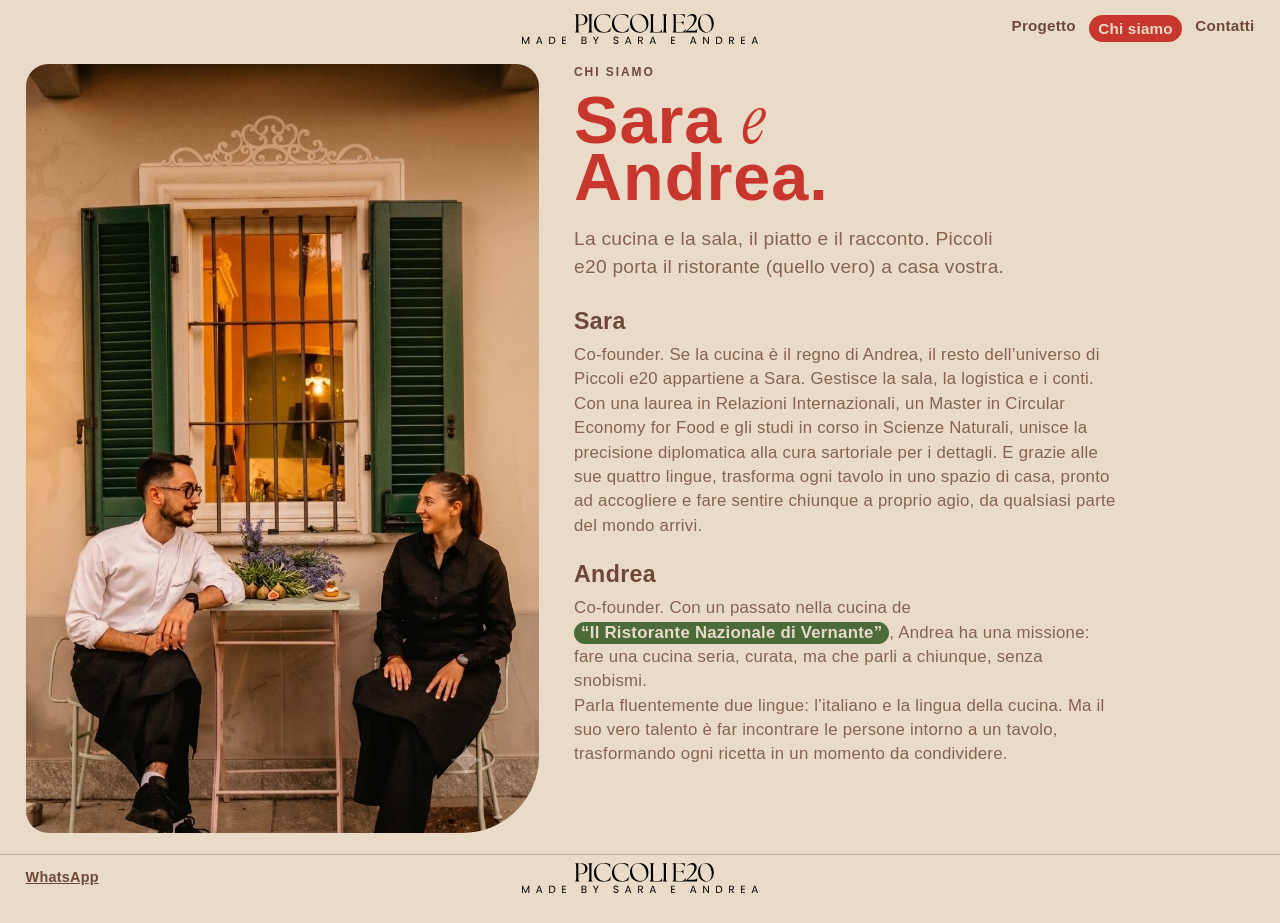
==== commit ce70fa9e: "Update chi-siamo.html" ====
--- a/chi-siamo.html
+++ b/chi-siamo.html
@@ -3,10 +3,10 @@
   <head>
     <meta charset="UTF-8" />
     <meta name="viewport" content="width=device-width, initial-scale=1" />
-    <title>Chi siamo — Piccoli e20</title>
+    <title>Chi siamo</title>
     <meta name="description" content="Sara Giordano e Andrea, co-founder di Piccoli e20. Chef a domicilio." />
     <meta name="theme-color" content="#eadbc8" />
-    <link rel="icon" href="data:image/svg+xml,%3Csvg xmlns='http://www.w3.org/2000/svg' viewBox='0 0 32 32'%3E%3Crect width='32' height='32' rx='7' fill='%236E473B'/%3E%3Ctext x='16' y='22' text-anchor='middle' font-size='13' font-family='Georgia' fill='%23C8372D'%3Ee20%3C/text%3E%3C/svg%3E" />
+    <link rel="icon" href="assets/favicon.svg" type="image/png" />
     <link rel="preconnect" href="https://fonts.googleapis.com" />
     <link rel="preconnect" href="https://fonts.gstatic.com" crossorigin />
     <link href="https://fonts.googleapis.com/css2?family=Instrument+Serif:ital@1&family=Poppins:wght@400;500;700;900&display=swap" rel="stylesheet" />
@@ -45,7 +45,7 @@
               <h2>Sara</h2>
               <p>
                 Co-founder. Se la cucina è il regno di Andrea, il resto dell’universo di Piccoli e20 appartiene a Sara. Gestisce
-                la sala, la logistica, e i conti. Con una laurea in Relazioni Internazionali, un Master in Circular Economy for
+                la sala, la logistica e i conti. <br>Con una laurea in Relazioni Internazionali, un Master in Circular Economy for
                 Food e gli studi in corso in Scienze Naturali, unisce la precisione diplomatica alla cura sartoriale per i dettagli.
                 E grazie alle sue quattro lingue, trasforma ogni tavolo in uno spazio di casa, pronto ad accogliere e fare sentire
                 chiunque a proprio agio, da qualsiasi parte del mondo arrivi.
@@ -55,7 +55,9 @@
               <h2>Andrea</h2>
               <p>
                 Co-founder. Con un passato nella cucina de <span class="who">“Il Ristorante Nazionale di Vernante”</span>,
-                Andrea ha una missione: fare una cucina seria, curata, ma che parli a chiunque, senza snobismi.
+                Andrea ha una missione: fare una cucina seria, curata, ma che parli a chiunque, senza snobismi. <br>
+                Parla fluentemente due lingue: l’italiano e la lingua della cucina. Ma il suo vero talento è far incontrare 
+                le persone intorno a un tavolo, trasformando ogni ricetta in un momento da condividere.
               </p>
             </article>
           </div>
@@ -64,7 +66,7 @@
     </main>
 
     <footer class="site-footer">
-      <p>Piccoli e20</p>
+      <a class="logo" href="index.html"><img src="assets/LogoPiccoliE20.svg" alt="Piccoli e20" width="1472" height="187" /></a>
       <a data-wa href="https://wa.me/393407774806">WhatsApp</a>
     </footer>
     <script src="script.js"></script>
--- a/styles.css
+++ b/styles.css
@@ -60,7 +60,7 @@
 .site-header {
   display: flex;
   align-items: center;
-  justify-content: space-between;
+  justify-content: flex-end;
   gap: 1rem;
   padding: 0.95rem 1.15rem;
   position: sticky;
@@ -69,12 +69,18 @@
   background: var(--paper);
 }
 .logo {
+  position: absolute;
+  left: 50%;
+  transform: translateX(-50%);
+  display: flex;
+  align-items: center;
+  text-decoration: none;
+}
+.logo img {
   display: block;
-  flex: 0 0 auto;
   height: 30px;
-  width: calc(30px * 300 / 38);
-  background: url("[data-uri]") left center / contain no-repeat;
-  text-decoration: none;
+  width: auto;
+  max-width: none;
 }
 .nav {
   display: flex;
@@ -566,12 +572,7 @@
   .paths article { padding: 0.85rem 0.85rem 0.95rem; }
 }
 
-@media (max-width: 719px) {
-  .site-header {
-    flex-wrap: nowrap;
-    padding: 0.7rem 0.9rem;
-  }
-  .logo { height: 26px; width: calc(26px * 300 / 38); }
+@media (max-width: 879px) {
   .nav-toggle { display: inline-flex; }
   .nav {
     display: none;
@@ -598,6 +599,18 @@
   }
 }
 
+@media (max-width: 719px) {
+  .site-header {
+    flex-wrap: nowrap;
+    padding: 0.7rem 0.9rem;
+  }
+  .logo img { height: 26px; }
+}
+
+@media (max-width: 359px) {
+  .logo img { height: 22px; }
+}
+
 @media (max-width: 1039px) {
   .paths article { container-type: inline-size; }
   .paths h3 { font-size: clamp(0.94rem, 6.4cqw, 1.45rem); }
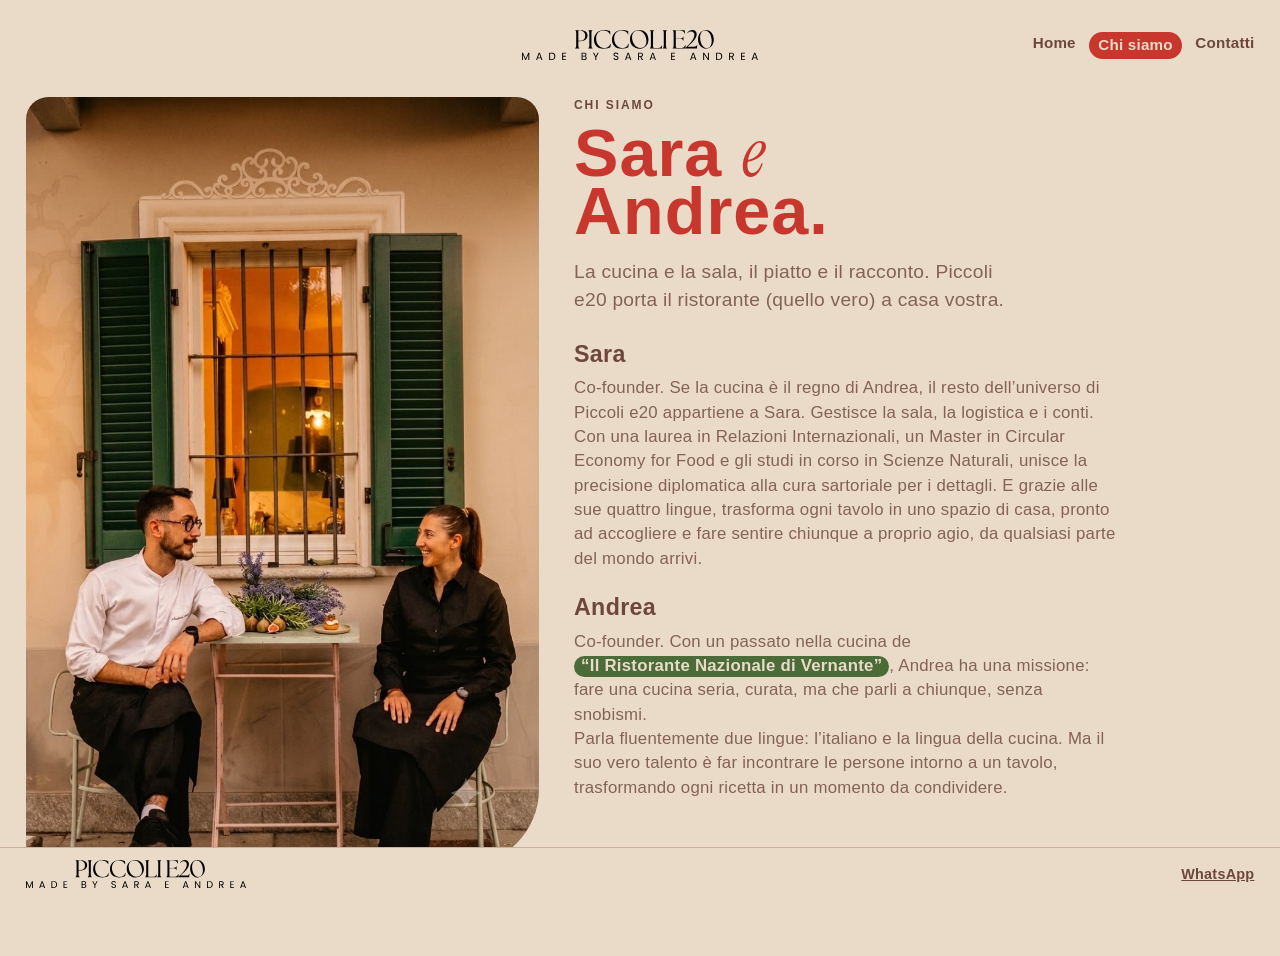
==== commit efb20316: "Update chi-siamo.html" ====
--- a/chi-siamo.html
+++ b/chi-siamo.html
@@ -20,7 +20,7 @@
         <span class="nav-toggle-icon" aria-hidden="true"></span>
       </button>
       <nav class="nav" id="menu-pagine" aria-label="Pagine">
-        <a href="index.html">Progetto</a>
+        <a href="index.html">Home</a>
         <a href="chi-siamo.html" aria-current="page">Chi siamo</a>
         <a href="contatti.html">Contatti</a>
       </nav>
--- a/styles.css
+++ b/styles.css
@@ -62,7 +62,8 @@
   align-items: center;
   justify-content: flex-end;
   gap: 1rem;
-  padding: 0.95rem 1.15rem;
+  min-height: 5.65rem;
+  padding: 0 1.15rem;
   position: sticky;
   top: 0;
   z-index: 5;
@@ -71,7 +72,8 @@
 .logo {
   position: absolute;
   left: 50%;
-  transform: translateX(-50%);
+  top: 50%;
+  transform: translate(-50%, -50%);
   display: flex;
   align-items: center;
   text-decoration: none;
@@ -285,13 +287,19 @@
 .collab h2 span {
   display: block;
 }
-.collab h2 .x {
+.collab h2 .x,
+.collab h2 .script {
   font-family: "Instrument Serif", Georgia, serif;
   font-style: italic;
   font-weight: 400;
+  letter-spacing: 0;
+}
+.collab h2 .x {
   font-size: 0.55em;
-  letter-spacing: 0;
   margin-top: 0.22em;
+}
+.collab h2 .script {
+  color: inherit;
 }
 .collab p {
   margin-top: 0.9rem;
@@ -564,6 +572,13 @@
   font-size: 0.9rem;
 }
 .site-footer a { font-weight: 700; color: var(--ink); }
+.site-footer .logo {
+  position: static;
+  top: auto;
+  left: auto;
+  transform: none;
+}
+.site-footer .logo img { height: 28px; }
 body { padding-bottom: calc(4.2rem + env(safe-area-inset-bottom)); }
 
 @media (max-width: 519px) {
@@ -602,9 +617,11 @@
 @media (max-width: 719px) {
   .site-header {
     flex-wrap: nowrap;
-    padding: 0.7rem 0.9rem;
+    min-height: 4.5rem;
+    padding: 0 0.9rem;
   }
   .logo img { height: 26px; }
+  .site-footer .logo img { height: 24px; }
 }
 
 @media (max-width: 359px) {
@@ -704,8 +721,59 @@
   }
 }
 
+.intro-screen {
+  display: none;
+}
+html.intro {
+  overflow: hidden;
+  height: 100%;
+  touch-action: none;
+}
+html.intro body {
+  overflow: hidden;
+  height: 100%;
+}
+html.intro .skip,
+html.intro .site-header,
+html.intro .page,
+html.intro .site-footer {
+  visibility: hidden;
+}
+html.intro .intro-screen {
+  display: flex;
+  position: fixed;
+  inset: 0;
+  z-index: 40;
+  align-items: center;
+  justify-content: center;
+  background: var(--beige);
+}
+.intro-mark {
+  width: 50vw;
+  height: auto;
+  max-width: none;
+}
+@media (max-width: 879px) {
+  .intro-mark { width: 75vw; }
+}
+html.intro.intro-exit .skip,
+html.intro.intro-exit .site-header,
+html.intro.intro-exit .page,
+html.intro.intro-exit .site-footer {
+  visibility: visible;
+}
+html.intro.intro-exit .intro-screen {
+  animation: veil-out 0.55s ease forwards;
+  pointer-events: none;
+}
+@keyframes veil-out {
+  from { opacity: 1; }
+  to { opacity: 0; }
+}
+
 @media (prefers-reduced-motion: reduce) {
   html { scroll-behavior: auto; }
   .nav-toggle-icon::before,
   .nav-toggle-icon::after { transition: none; }
-}
+  html.intro.intro-exit .intro-screen { animation: none; opacity: 0; }
+}
